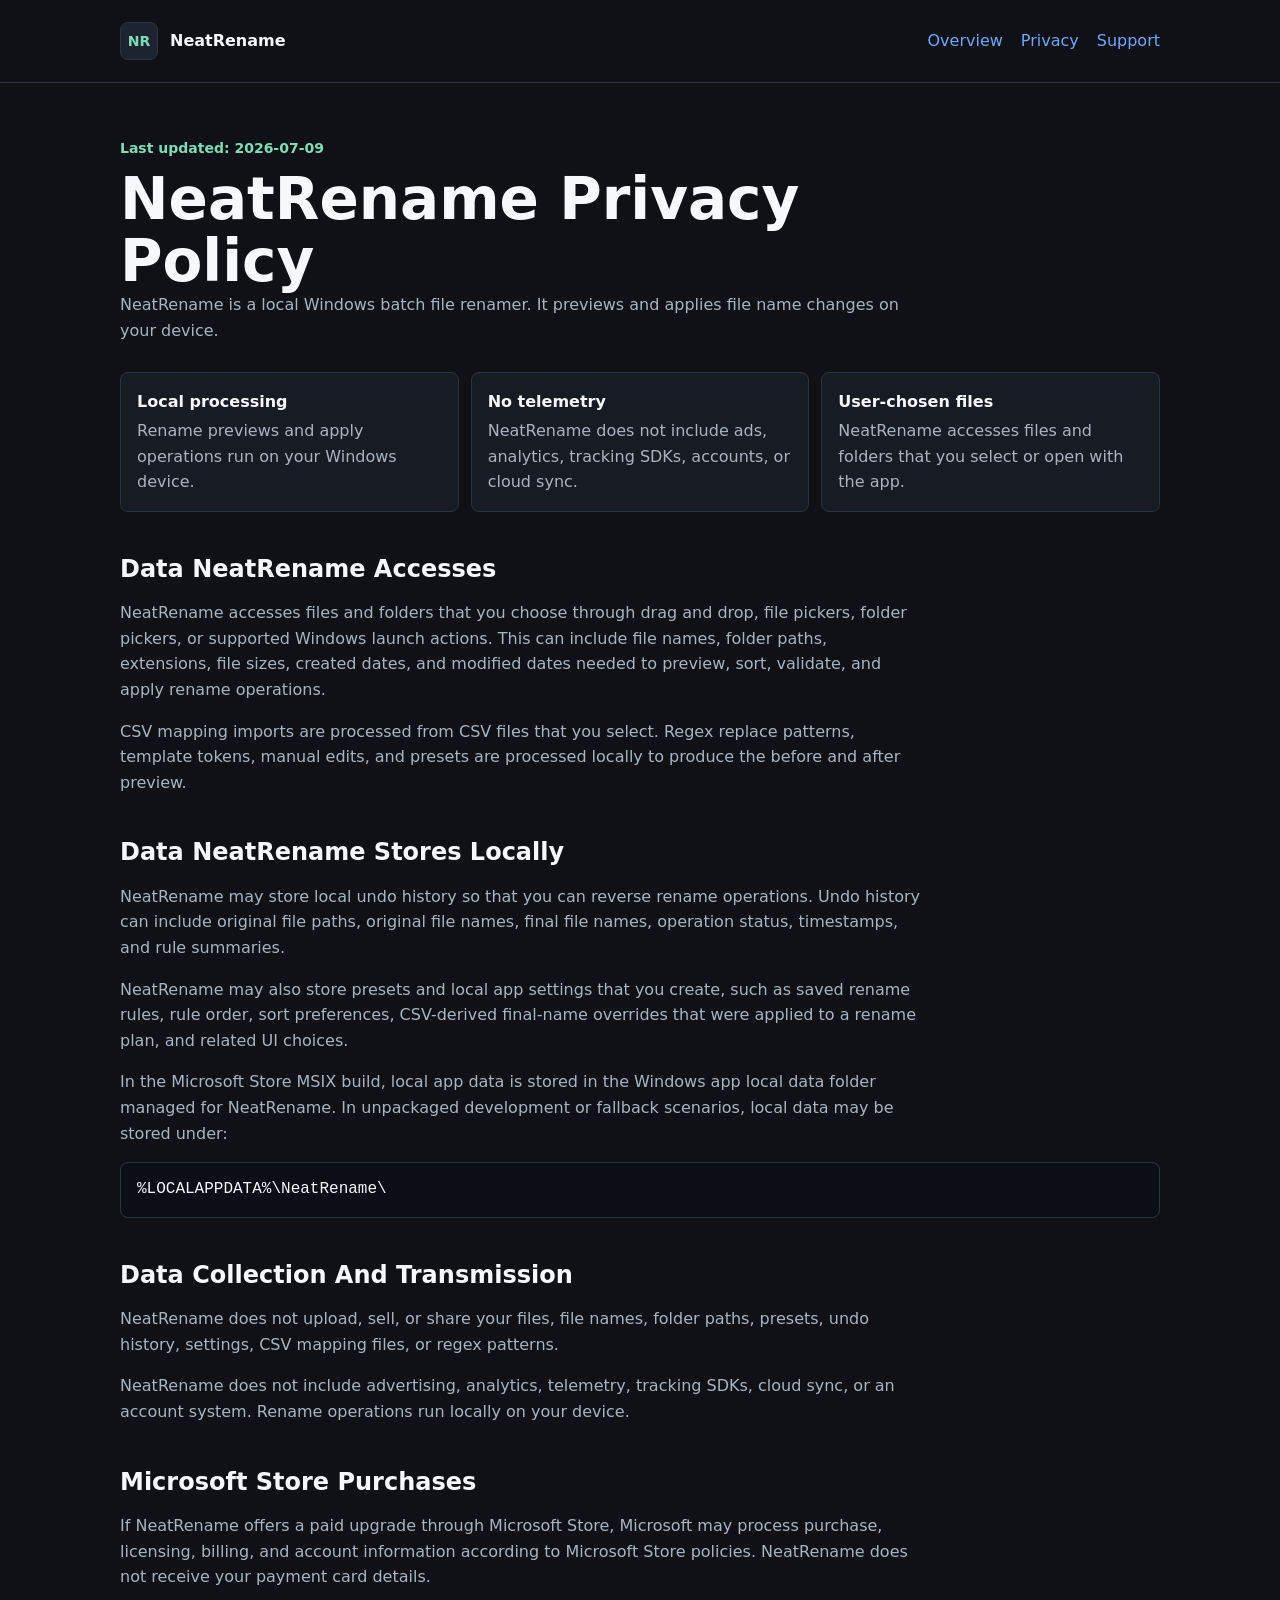
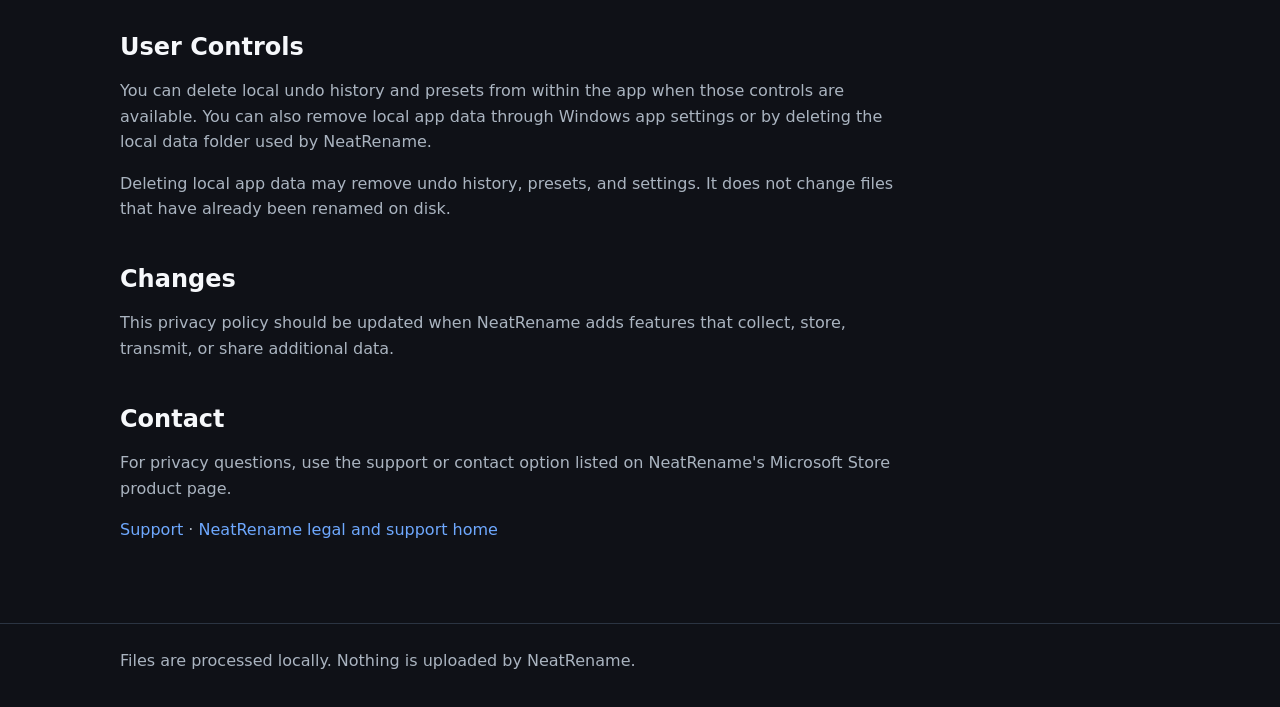
==== privacy.html @ ce516b66 "Publish NeatRename legal and support pages" ====
<!doctype html>
<html lang="en">
<head>
  <meta charset="utf-8">
  <meta name="viewport" content="width=device-width, initial-scale=1">
  <title>NeatRename Privacy Policy</title>
  <meta name="description" content="Privacy policy for NeatRename, a local Windows batch file renamer.">
  <link rel="stylesheet" href="styles.css">
</head>
<body>
  <header>
    <div class="shell nav">
      <a class="brand" href="index.html" aria-label="NeatRename legal home">
        <span class="brand-mark">NR</span>
        <span>NeatRename</span>
      </a>
      <nav class="nav-links" aria-label="Primary navigation">
        <a href="index.html">Overview</a>
        <a href="privacy.html">Privacy</a>
        <a href="support.html">Support</a>
      </nav>
    </div>
  </header>

  <main class="shell">
    <p class="eyebrow">Last updated: 2026-07-09</p>
    <h1>NeatRename Privacy Policy</h1>
    <p>
      NeatRename is a local Windows batch file renamer. It previews and applies file name
      changes on your device.
    </p>

    <section class="summary" aria-label="Privacy summary">
      <div class="summary-item">
        <strong>Local processing</strong>
        <span>Rename previews and apply operations run on your Windows device.</span>
      </div>
      <div class="summary-item">
        <strong>No telemetry</strong>
        <span>NeatRename does not include ads, analytics, tracking SDKs, accounts, or cloud sync.</span>
      </div>
      <div class="summary-item">
        <strong>User-chosen files</strong>
        <span>NeatRename accesses files and folders that you select or open with the app.</span>
      </div>
    </section>

    <h2>Data NeatRename Accesses</h2>
    <p>
      NeatRename accesses files and folders that you choose through drag and drop, file pickers,
      folder pickers, or supported Windows launch actions. This can include file names, folder
      paths, extensions, file sizes, created dates, and modified dates needed to preview, sort,
      validate, and apply rename operations.
    </p>
    <p>
      CSV mapping imports are processed from CSV files that you select. Regex replace patterns,
      template tokens, manual edits, and presets are processed locally to produce the before and
      after preview.
    </p>

    <h2>Data NeatRename Stores Locally</h2>
    <p>
      NeatRename may store local undo history so that you can reverse rename operations. Undo
      history can include original file paths, original file names, final file names, operation
      status, timestamps, and rule summaries.
    </p>
    <p>
      NeatRename may also store presets and local app settings that you create, such as saved
      rename rules, rule order, sort preferences, CSV-derived final-name overrides that were
      applied to a rename plan, and related UI choices.
    </p>
    <p>
      In the Microsoft Store MSIX build, local app data is stored in the Windows app local data
      folder managed for NeatRename. In unpackaged development or fallback scenarios, local data
      may be stored under:
    </p>
    <pre>%LOCALAPPDATA%\NeatRename\</pre>

    <h2>Data Collection And Transmission</h2>
    <p>
      NeatRename does not upload, sell, or share your files, file names, folder paths, presets,
      undo history, settings, CSV mapping files, or regex patterns.
    </p>
    <p>
      NeatRename does not include advertising, analytics, telemetry, tracking SDKs, cloud sync,
      or an account system. Rename operations run locally on your device.
    </p>

    <h2>Microsoft Store Purchases</h2>
    <p>
      If NeatRename offers a paid upgrade through Microsoft Store, Microsoft may process purchase,
      licensing, billing, and account information according to Microsoft Store policies. NeatRename
      does not receive your payment card details.
    </p>

    <h2>User Controls</h2>
    <p>
      You can delete local undo history and presets from within the app when those controls are
      available. You can also remove local app data through Windows app settings or by deleting the
      local data folder used by NeatRename.
    </p>
    <p>
      Deleting local app data may remove undo history, presets, and settings. It does not change
      files that have already been renamed on disk.
    </p>

    <h2>Changes</h2>
    <p>
      This privacy policy should be updated when NeatRename adds features that collect, store,
      transmit, or share additional data.
    </p>

    <h2>Contact</h2>
    <p>
      For privacy questions, use the support or contact option listed on NeatRename's Microsoft
      Store product page.
    </p>
    <p>
      <a href="support.html">Support</a> · <a href="index.html">NeatRename legal and support home</a>
    </p>
  </main>

  <footer>
    <div class="shell">
      Files are processed locally. Nothing is uploaded by NeatRename.
    </div>
  </footer>
</body>
</html>
---- styles.css ----
:root {
  color-scheme: dark;
  --bg: #0f1117;
  --panel: #171b24;
  --panel-alt: #1d2330;
  --border: #2b3442;
  --text: #f6f8fb;
  --muted: #aab4c0;
  --accent: #6ea8fe;
  --success: #7eddb7;
}

* {
  box-sizing: border-box;
}

body {
  margin: 0;
  background: var(--bg);
  color: var(--text);
  font-family: "Segoe UI", system-ui, -apple-system, BlinkMacSystemFont, sans-serif;
  line-height: 1.6;
}

a {
  color: var(--accent);
  text-decoration: none;
}

a:hover {
  text-decoration: underline;
}

.shell {
  width: min(1040px, calc(100% - 40px));
  margin: 0 auto;
}

header {
  border-bottom: 1px solid var(--border);
}

.nav {
  display: flex;
  align-items: center;
  justify-content: space-between;
  gap: 20px;
  padding: 22px 0;
}

.brand {
  display: inline-flex;
  align-items: center;
  gap: 12px;
  color: var(--text);
  font-weight: 700;
}

.brand-mark {
  display: grid;
  width: 38px;
  height: 38px;
  place-items: center;
  border: 1px solid var(--border);
  border-radius: 8px;
  background: var(--panel-alt);
  color: var(--success);
  font-size: 14px;
  letter-spacing: 0;
}

.nav-links {
  display: flex;
  gap: 18px;
  flex-wrap: wrap;
}

main {
  padding: 54px 0 64px;
}

.eyebrow {
  color: var(--success);
  font-size: 14px;
  font-weight: 650;
  margin: 0 0 10px;
}

h1 {
  max-width: 780px;
  margin: 0;
  font-size: clamp(34px, 5vw, 58px);
  line-height: 1.06;
  letter-spacing: 0;
}

h2 {
  margin: 38px 0 12px;
  font-size: 24px;
  letter-spacing: 0;
}

h3 {
  margin: 26px 0 8px;
  font-size: 18px;
}

p {
  max-width: 800px;
  margin: 0 0 16px;
  color: var(--muted);
}

ul {
  margin: 8px 0 20px;
  padding-left: 24px;
  color: var(--muted);
}

code,
pre {
  font-family: "Cascadia Mono", "Consolas", monospace;
}

pre {
  overflow-x: auto;
  margin: 14px 0 22px;
  padding: 14px 16px;
  border: 1px solid var(--border);
  border-radius: 8px;
  background: #0b0e14;
  color: var(--text);
}

.actions {
  display: flex;
  gap: 12px;
  flex-wrap: wrap;
  margin-top: 28px;
}

.button {
  display: inline-flex;
  min-height: 42px;
  align-items: center;
  justify-content: center;
  border: 1px solid var(--border);
  border-radius: 8px;
  padding: 9px 14px;
  background: var(--panel-alt);
  color: var(--text);
  font-weight: 650;
}

.button.primary {
  border-color: #2f73d8;
  background: #0f6cbd;
}

.grid {
  display: grid;
  grid-template-columns: repeat(3, minmax(0, 1fr));
  gap: 16px;
  margin-top: 42px;
}

.card {
  min-height: 180px;
  border: 1px solid var(--border);
  border-radius: 8px;
  background: var(--panel);
  padding: 20px;
}

.card p {
  margin-bottom: 18px;
}

.summary {
  display: grid;
  grid-template-columns: repeat(3, minmax(0, 1fr));
  gap: 12px;
  margin: 28px 0 38px;
}

.summary-item {
  border: 1px solid var(--border);
  border-radius: 8px;
  background: var(--panel);
  padding: 16px;
}

.summary-item strong {
  display: block;
  margin-bottom: 4px;
}

.summary-item span {
  color: var(--muted);
}

footer {
  border-top: 1px solid var(--border);
  padding: 24px 0 34px;
  color: var(--muted);
}

@media (max-width: 760px) {
  .nav {
    align-items: flex-start;
    flex-direction: column;
  }

  .grid,
  .summary {
    grid-template-columns: 1fr;
  }

  main {
    padding-top: 38px;
  }
}
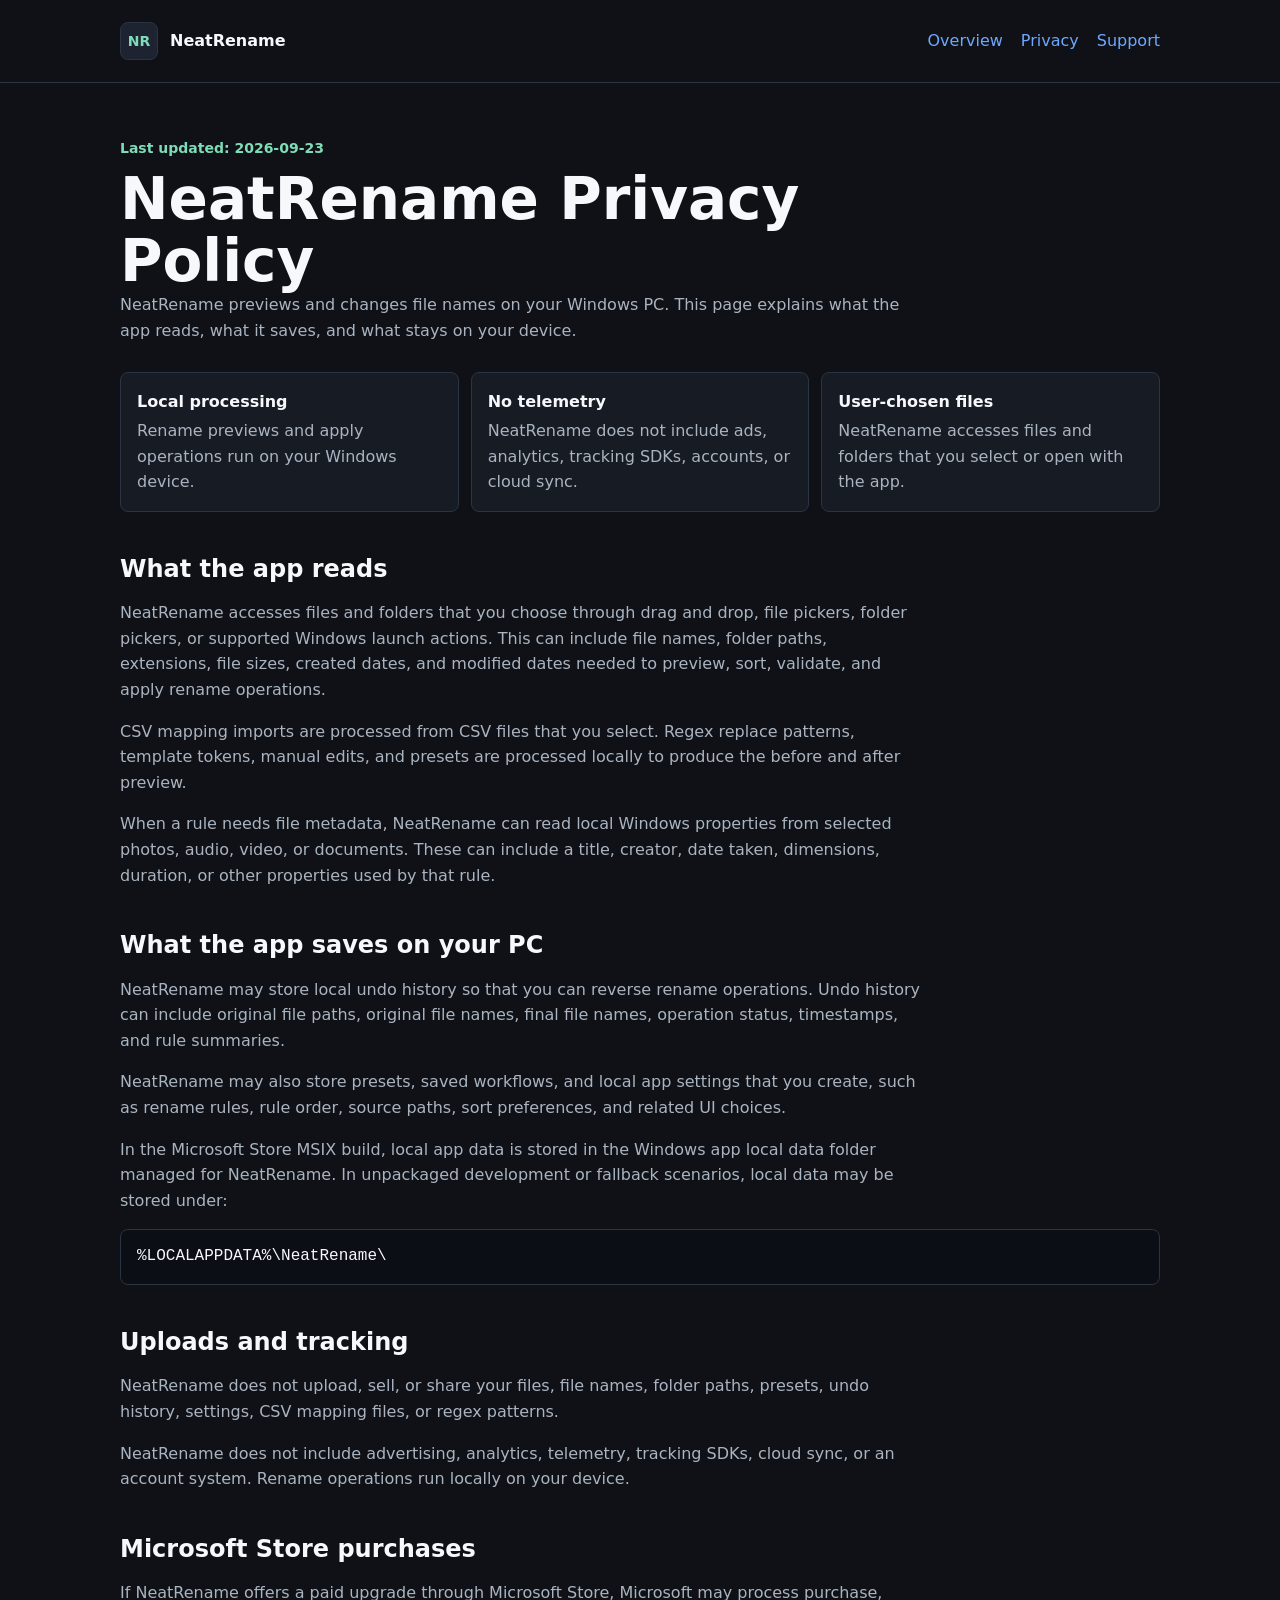
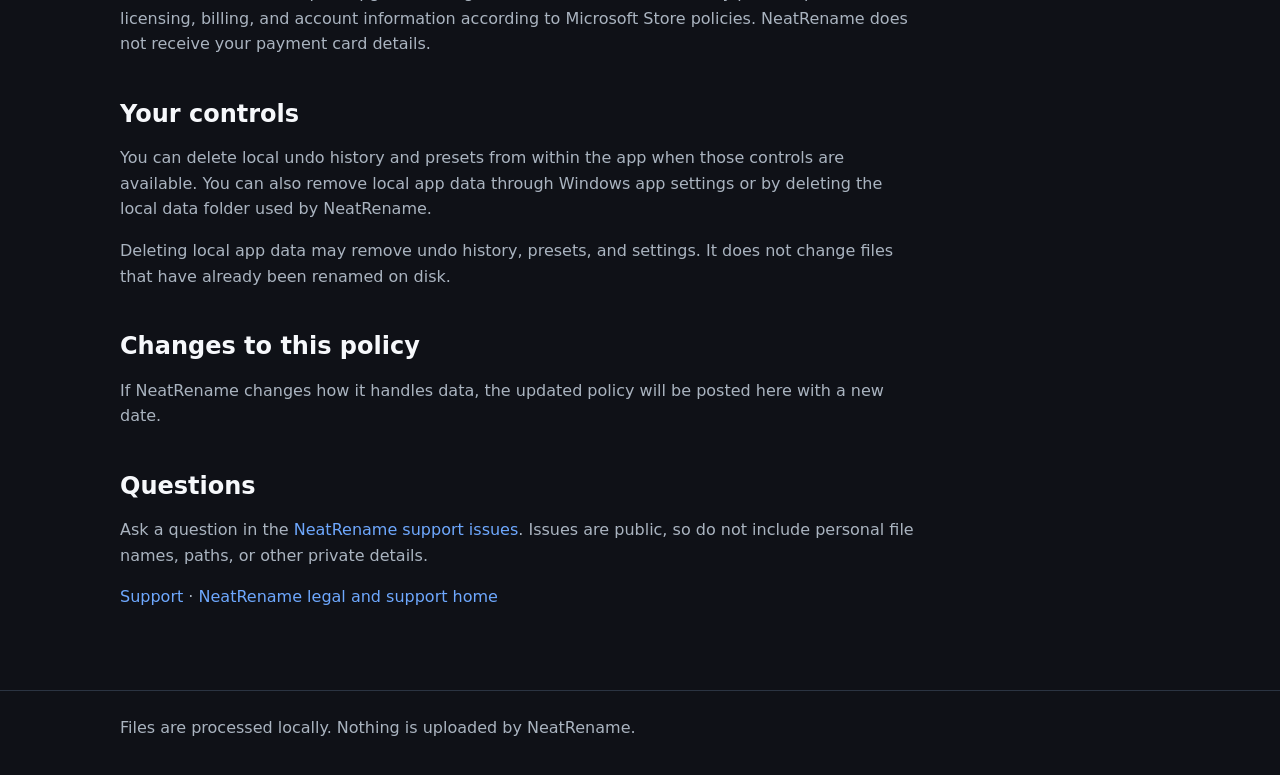
==== commit dc427011: "Make public help pages clearer and actionable" ====
--- a/privacy.html
+++ b/privacy.html
@@ -23,11 +23,11 @@
   </header>
 
   <main class="shell">
-    <p class="eyebrow">Last updated: 2026-07-09</p>
+    <p class="eyebrow">Last updated: 2026-09-23</p>
     <h1>NeatRename Privacy Policy</h1>
     <p>
-      NeatRename is a local Windows batch file renamer. It previews and applies file name
-      changes on your device.
+      NeatRename previews and changes file names on your Windows PC. This page explains what
+      the app reads, what it saves, and what stays on your device.
     </p>
 
     <section class="summary" aria-label="Privacy summary">
@@ -45,7 +45,7 @@
       </div>
     </section>
 
-    <h2>Data NeatRename Accesses</h2>
+    <h2>What the app reads</h2>
     <p>
       NeatRename accesses files and folders that you choose through drag and drop, file pickers,
       folder pickers, or supported Windows launch actions. This can include file names, folder
@@ -57,17 +57,21 @@
       template tokens, manual edits, and presets are processed locally to produce the before and
       after preview.
     </p>
+    <p>
+      When a rule needs file metadata, NeatRename can read local Windows properties from selected
+      photos, audio, video, or documents. These can include a title, creator, date taken,
+      dimensions, duration, or other properties used by that rule.
+    </p>
 
-    <h2>Data NeatRename Stores Locally</h2>
+    <h2>What the app saves on your PC</h2>
     <p>
       NeatRename may store local undo history so that you can reverse rename operations. Undo
       history can include original file paths, original file names, final file names, operation
       status, timestamps, and rule summaries.
     </p>
     <p>
-      NeatRename may also store presets and local app settings that you create, such as saved
-      rename rules, rule order, sort preferences, CSV-derived final-name overrides that were
-      applied to a rename plan, and related UI choices.
+      NeatRename may also store presets, saved workflows, and local app settings that you create,
+      such as rename rules, rule order, source paths, sort preferences, and related UI choices.
     </p>
     <p>
       In the Microsoft Store MSIX build, local app data is stored in the Windows app local data
@@ -76,7 +80,7 @@
     </p>
     <pre>%LOCALAPPDATA%\NeatRename\</pre>
 
-    <h2>Data Collection And Transmission</h2>
+    <h2>Uploads and tracking</h2>
     <p>
       NeatRename does not upload, sell, or share your files, file names, folder paths, presets,
       undo history, settings, CSV mapping files, or regex patterns.
@@ -86,14 +90,14 @@
       or an account system. Rename operations run locally on your device.
     </p>
 
-    <h2>Microsoft Store Purchases</h2>
+    <h2>Microsoft Store purchases</h2>
     <p>
       If NeatRename offers a paid upgrade through Microsoft Store, Microsoft may process purchase,
       licensing, billing, and account information according to Microsoft Store policies. NeatRename
       does not receive your payment card details.
     </p>
 
-    <h2>User Controls</h2>
+    <h2>Your controls</h2>
     <p>
       You can delete local undo history and presets from within the app when those controls are
       available. You can also remove local app data through Windows app settings or by deleting the
@@ -104,16 +108,15 @@
       files that have already been renamed on disk.
     </p>
 
-    <h2>Changes</h2>
+    <h2>Changes to this policy</h2>
     <p>
-      This privacy policy should be updated when NeatRename adds features that collect, store,
-      transmit, or share additional data.
+      If NeatRename changes how it handles data, the updated policy will be posted here with a new date.
     </p>
 
-    <h2>Contact</h2>
+    <h2>Questions</h2>
     <p>
-      For privacy questions, use the support or contact option listed on NeatRename's Microsoft
-      Store product page.
+      Ask a question in the <a href="https://github.com/teemoZipsa/neatrename-legal/issues/new/choose">NeatRename support issues</a>.
+      Issues are public, so do not include personal file names, paths, or other private details.
     </p>
     <p>
       <a href="support.html">Support</a> · <a href="index.html">NeatRename legal and support home</a>
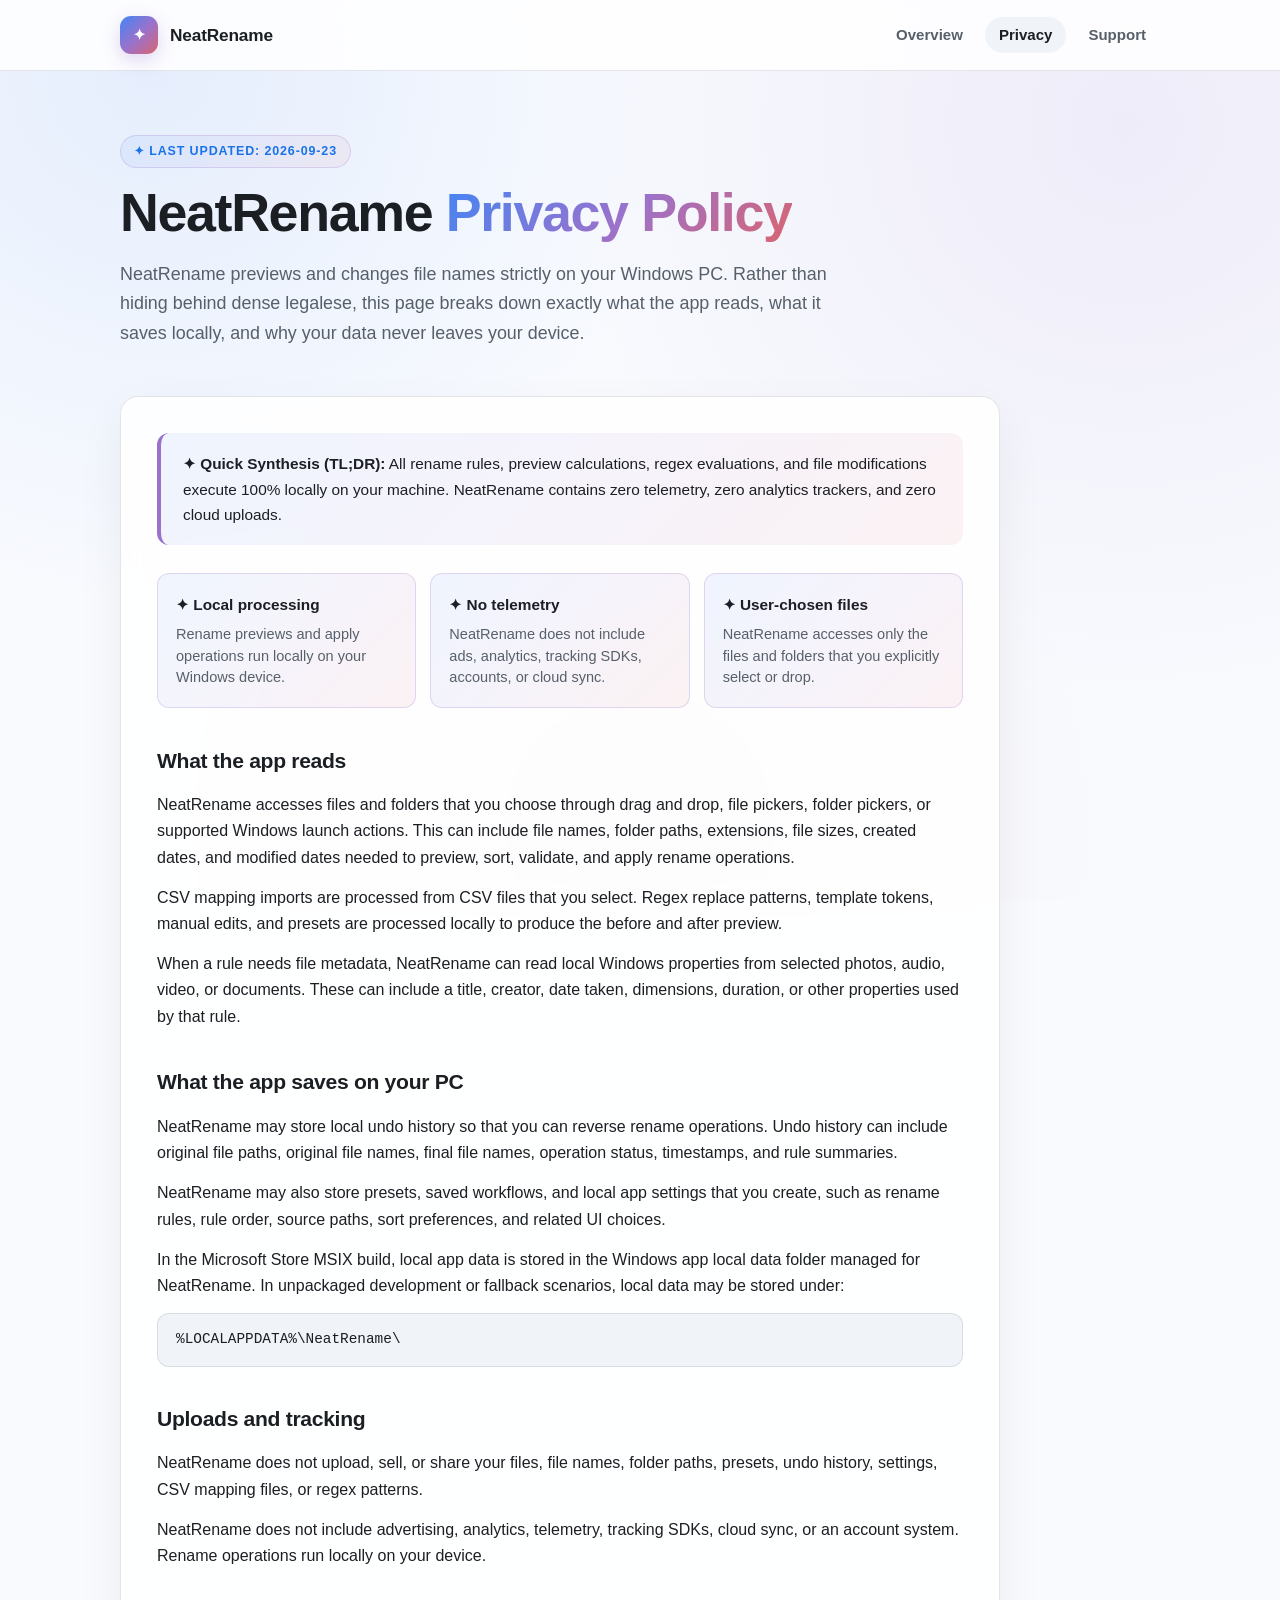
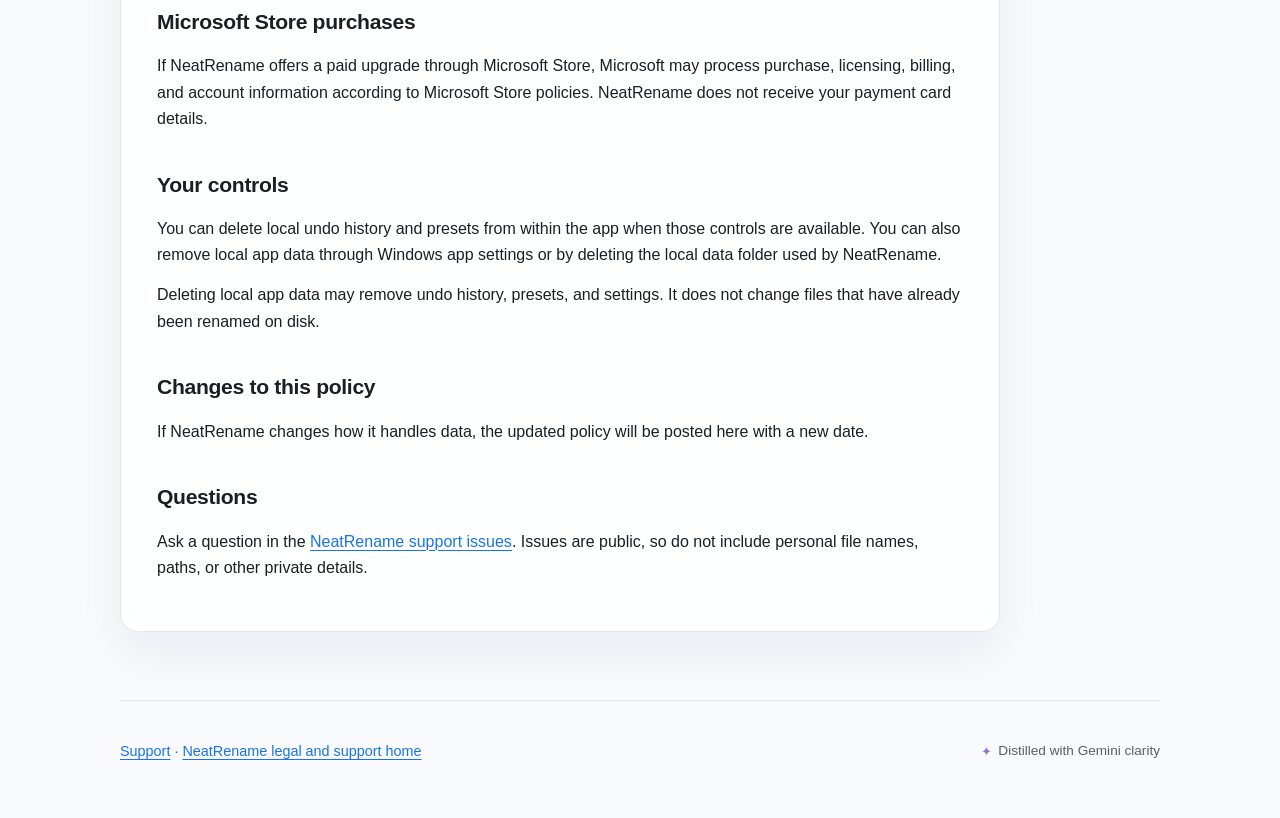
==== commit d6aeb626: "Redesign legal and support pages with Gemini design language" ====
--- a/privacy.html
+++ b/privacy.html
@@ -8,125 +8,132 @@
   <link rel="stylesheet" href="styles.css">
 </head>
 <body>
-  <header>
-    <div class="shell nav">
-      <a class="brand" href="index.html" aria-label="NeatRename legal home">
-        <span class="brand-mark">NR</span>
-        <span>NeatRename</span>
-      </a>
-      <nav class="nav-links" aria-label="Primary navigation">
-        <a href="index.html">Overview</a>
-        <a href="privacy.html">Privacy</a>
-        <a href="support.html">Support</a>
-      </nav>
-    </div>
-  </header>
+  <div class="site-shell">
+    <header class="topbar">
+      <div class="topbar-inner">
+        <a class="brand" href="index.html" aria-label="NeatRename legal home">
+          <span class="brand-mark" aria-hidden="true">✦</span>
+          <span>NeatRename</span>
+        </a>
+        <nav class="nav" aria-label="Main navigation">
+          <a href="index.html">Overview</a>
+          <a href="privacy.html" aria-current="page">Privacy</a>
+          <a href="support.html">Support</a>
+        </nav>
+      </div>
+    </header>
 
-  <main class="shell">
-    <p class="eyebrow">Last updated: 2026-09-23</p>
-    <h1>NeatRename Privacy Policy</h1>
-    <p>
-      NeatRename previews and changes file names on your Windows PC. This page explains what
-      the app reads, what it saves, and what stays on your device.
-    </p>
+    <main>
+      <section class="hero">
+        <p class="eyebrow">✦ Last updated: 2026-09-23</p>
+        <h1>NeatRename <span class="gradient-text">Privacy Policy</span></h1>
+        <p class="lede">
+          NeatRename previews and changes file names strictly on your Windows PC. Rather than hiding behind dense legalese, this page breaks down exactly what the app reads, what it saves locally, and why your data never leaves your device.
+        </p>
+      </section>
 
-    <section class="summary" aria-label="Privacy summary">
-      <div class="summary-item">
-        <strong>Local processing</strong>
-        <span>Rename previews and apply operations run on your Windows device.</span>
-      </div>
-      <div class="summary-item">
-        <strong>No telemetry</strong>
-        <span>NeatRename does not include ads, analytics, tracking SDKs, accounts, or cloud sync.</span>
-      </div>
-      <div class="summary-item">
-        <strong>User-chosen files</strong>
-        <span>NeatRename accesses files and folders that you select or open with the app.</span>
-      </div>
-    </section>
+      <section class="content">
+        <article class="document">
+          <div class="gemini-Synthesis">
+            <strong>✦ Quick Synthesis (TL;DR):</strong> All rename rules, preview calculations, regex evaluations, and file modifications execute 100% locally on your machine. NeatRename contains zero telemetry, zero analytics trackers, and zero cloud uploads.
+          </div>
 
-    <h2>What the app reads</h2>
-    <p>
-      NeatRename accesses files and folders that you choose through drag and drop, file pickers,
-      folder pickers, or supported Windows launch actions. This can include file names, folder
-      paths, extensions, file sizes, created dates, and modified dates needed to preview, sort,
-      validate, and apply rename operations.
-    </p>
-    <p>
-      CSV mapping imports are processed from CSV files that you select. Regex replace patterns,
-      template tokens, manual edits, and presets are processed locally to produce the before and
-      after preview.
-    </p>
-    <p>
-      When a rule needs file metadata, NeatRename can read local Windows properties from selected
-      photos, audio, video, or documents. These can include a title, creator, date taken,
-      dimensions, duration, or other properties used by that rule.
-    </p>
+          <div class="summary-list" aria-label="Privacy summary">
+            <div class="summary-item">
+              <strong>✦ Local processing</strong>
+              <span>Rename previews and apply operations run locally on your Windows device.</span>
+            </div>
+            <div class="summary-item">
+              <strong>✦ No telemetry</strong>
+              <span>NeatRename does not include ads, analytics, tracking SDKs, accounts, or cloud sync.</span>
+            </div>
+            <div class="summary-item">
+              <strong>✦ User-chosen files</strong>
+              <span>NeatRename accesses only the files and folders that you explicitly select or drop.</span>
+            </div>
+          </div>
 
-    <h2>What the app saves on your PC</h2>
-    <p>
-      NeatRename may store local undo history so that you can reverse rename operations. Undo
-      history can include original file paths, original file names, final file names, operation
-      status, timestamps, and rule summaries.
-    </p>
-    <p>
-      NeatRename may also store presets, saved workflows, and local app settings that you create,
-      such as rename rules, rule order, source paths, sort preferences, and related UI choices.
-    </p>
-    <p>
-      In the Microsoft Store MSIX build, local app data is stored in the Windows app local data
-      folder managed for NeatRename. In unpackaged development or fallback scenarios, local data
-      may be stored under:
-    </p>
-    <pre>%LOCALAPPDATA%\NeatRename\</pre>
+          <h2>What the app reads</h2>
+          <p>
+            NeatRename accesses files and folders that you choose through drag and drop, file pickers,
+            folder pickers, or supported Windows launch actions. This can include file names, folder
+            paths, extensions, file sizes, created dates, and modified dates needed to preview, sort,
+            validate, and apply rename operations.
+          </p>
+          <p>
+            CSV mapping imports are processed from CSV files that you select. Regex replace patterns,
+            template tokens, manual edits, and presets are processed locally to produce the before and
+            after preview.
+          </p>
+          <p>
+            When a rule needs file metadata, NeatRename can read local Windows properties from selected
+            photos, audio, video, or documents. These can include a title, creator, date taken,
+            dimensions, duration, or other properties used by that rule.
+          </p>
 
-    <h2>Uploads and tracking</h2>
-    <p>
-      NeatRename does not upload, sell, or share your files, file names, folder paths, presets,
-      undo history, settings, CSV mapping files, or regex patterns.
-    </p>
-    <p>
-      NeatRename does not include advertising, analytics, telemetry, tracking SDKs, cloud sync,
-      or an account system. Rename operations run locally on your device.
-    </p>
+          <h2>What the app saves on your PC</h2>
+          <p>
+            NeatRename may store local undo history so that you can reverse rename operations. Undo
+            history can include original file paths, original file names, final file names, operation
+            status, timestamps, and rule summaries.
+          </p>
+          <p>
+            NeatRename may also store presets, saved workflows, and local app settings that you create,
+            such as rename rules, rule order, source paths, sort preferences, and related UI choices.
+          </p>
+          <p>
+            In the Microsoft Store MSIX build, local app data is stored in the Windows app local data
+            folder managed for NeatRename. In unpackaged development or fallback scenarios, local data
+            may be stored under:
+          </p>
+          <pre><code>%LOCALAPPDATA%\NeatRename\</code></pre>
 
-    <h2>Microsoft Store purchases</h2>
-    <p>
-      If NeatRename offers a paid upgrade through Microsoft Store, Microsoft may process purchase,
-      licensing, billing, and account information according to Microsoft Store policies. NeatRename
-      does not receive your payment card details.
-    </p>
+          <h2>Uploads and tracking</h2>
+          <p>
+            NeatRename does not upload, sell, or share your files, file names, folder paths, presets,
+            undo history, settings, CSV mapping files, or regex patterns.
+          </p>
+          <p>
+            NeatRename does not include advertising, analytics, telemetry, tracking SDKs, cloud sync,
+            or an account system. Rename operations run locally on your device.
+          </p>
 
-    <h2>Your controls</h2>
-    <p>
-      You can delete local undo history and presets from within the app when those controls are
-      available. You can also remove local app data through Windows app settings or by deleting the
-      local data folder used by NeatRename.
-    </p>
-    <p>
-      Deleting local app data may remove undo history, presets, and settings. It does not change
-      files that have already been renamed on disk.
-    </p>
+          <h2>Microsoft Store purchases</h2>
+          <p>
+            If NeatRename offers a paid upgrade through Microsoft Store, Microsoft may process purchase,
+            licensing, billing, and account information according to Microsoft Store policies. NeatRename
+            does not receive your payment card details.
+          </p>
 
-    <h2>Changes to this policy</h2>
-    <p>
-      If NeatRename changes how it handles data, the updated policy will be posted here with a new date.
-    </p>
+          <h2>Your controls</h2>
+          <p>
+            You can delete local undo history and presets from within the app when those controls are
+            available. You can also remove local app data through Windows app settings or by deleting the
+            local data folder used by NeatRename.
+          </p>
+          <p>
+            Deleting local app data may remove undo history, presets, and settings. It does not change
+            files that have already been renamed on disk.
+          </p>
 
-    <h2>Questions</h2>
-    <p>
-      Ask a question in the <a href="https://github.com/teemoZipsa/neatrename-legal/issues/new/choose">NeatRename support issues</a>.
-      Issues are public, so do not include personal file names, paths, or other private details.
-    </p>
-    <p>
-      <a href="support.html">Support</a> · <a href="index.html">NeatRename legal and support home</a>
-    </p>
-  </main>
+          <h2>Changes to this policy</h2>
+          <p>
+            If NeatRename changes how it handles data, the updated policy will be posted here with a new date.
+          </p>
 
-  <footer>
-    <div class="shell">
-      Files are processed locally. Nothing is uploaded by NeatRename.
-    </div>
-  </footer>
+          <h2>Questions</h2>
+          <p>
+            Ask a question in the <a href="https://github.com/teemoZipsa/neatrename-legal/issues/new/choose">NeatRename support issues</a>.
+            Issues are public, so do not include personal file names, paths, or other private details.
+          </p>
+        </article>
+      </section>
+    </main>
+
+    <footer class="footer">
+      <p><a href="support.html">Support</a> · <a href="index.html">NeatRename legal and support home</a></p>
+      <span class="footer-badge"><span class="brand-spark">✦</span> Distilled with Gemini clarity</span>
+    </footer>
+  </div>
 </body>
 </html>
--- a/styles.css
+++ b/styles.css
@@ -1,13 +1,22 @@
 :root {
-  color-scheme: dark;
-  --bg: #0f1117;
-  --panel: #171b24;
-  --panel-alt: #1d2330;
-  --border: #2b3442;
-  --text: #f6f8fb;
-  --muted: #aab4c0;
-  --accent: #6ea8fe;
-  --success: #7eddb7;
+  color-scheme: light dark;
+  --bg: #f8fafe;
+  --surface: rgba(255, 255, 255, 0.86);
+  --surface-solid: #ffffff;
+  --surface-muted: #f0f4f9;
+  --text: #1b1f24;
+  --muted: #57606a;
+  --border: rgba(27, 31, 36, 0.11);
+  --accent: #4285f4;
+  --accent-strong: #1a73e8;
+  --gemini-purple: #9b72cb;
+  --gemini-coral: #d96570;
+  --gemini-gradient: linear-gradient(135deg, #4285f4 0%, #9b72cb 52%, #d96570 100%);
+  --gemini-soft-bg: linear-gradient(135deg, rgba(66, 133, 244, 0.08) 0%, rgba(155, 114, 203, 0.08) 52%, rgba(217, 101, 112, 0.08) 100%);
+  --shadow: 0 20px 48px rgba(15, 23, 42, 0.06);
+  --radius-lg: 18px;
+  --radius-md: 12px;
+  --radius-pill: 999px;
 }
 
 * {
@@ -16,36 +25,63 @@
 
 body {
   margin: 0;
-  background: var(--bg);
-  color: var(--text);
-  font-family: "Segoe UI", system-ui, -apple-system, BlinkMacSystemFont, sans-serif;
-  line-height: 1.6;
+  background-color: var(--bg);
+  background-image:
+    radial-gradient(circle at 12% 8%, rgba(66, 133, 244, 0.10), transparent 38%),
+    radial-gradient(circle at 88% 14%, rgba(155, 114, 203, 0.10), transparent 42%),
+    radial-gradient(circle at 50% 92%, rgba(217, 101, 112, 0.07), transparent 45%);
+  background-attachment: fixed;
+  color: var(--text);
+  font-family: "Google Sans", -apple-system, BlinkMacSystemFont, "Segoe UI", Roboto, sans-serif;
+  line-height: 1.65;
+  -webkit-font-smoothing: antialiased;
 }
 
 a {
-  color: var(--accent);
-  text-decoration: none;
+  color: var(--accent-strong);
+  text-decoration-thickness: 1px;
+  text-underline-offset: 3px;
+  transition: color 0.18s ease, opacity 0.18s ease;
 }
 
 a:hover {
-  text-decoration: underline;
-}
-
-.shell {
+  color: var(--gemini-purple);
+}
+
+.site-shell {
+  min-height: 100vh;
+  display: flex;
+  flex-direction: column;
+}
+
+main {
+  flex: 1;
+}
+
+.topbar {
+  position: sticky;
+  top: 0;
+  z-index: 20;
+  border-bottom: 1px solid var(--border);
+  background: var(--surface);
+  backdrop-filter: blur(16px);
+  -webkit-backdrop-filter: blur(16px);
+}
+
+.topbar-inner,
+.hero,
+.content,
+.footer {
   width: min(1040px, calc(100% - 40px));
   margin: 0 auto;
 }
 
-header {
-  border-bottom: 1px solid var(--border);
-}
-
-.nav {
+.topbar-inner {
   display: flex;
   align-items: center;
   justify-content: space-between;
-  gap: 20px;
-  padding: 22px 0;
+  gap: 18px;
+  min-height: 70px;
 }
 
 .brand {
@@ -54,6 +90,9 @@
   gap: 12px;
   color: var(--text);
   font-weight: 700;
+  font-size: 1.08rem;
+  text-decoration: none;
+  letter-spacing: -0.01em;
 }
 
 .brand-mark {
@@ -61,162 +100,347 @@
   width: 38px;
   height: 38px;
   place-items: center;
-  border: 1px solid var(--border);
-  border-radius: 8px;
-  background: var(--panel-alt);
-  color: var(--success);
-  font-size: 14px;
-  letter-spacing: 0;
-}
-
-.nav-links {
-  display: flex;
-  gap: 18px;
+  border-radius: 11px;
+  background: var(--gemini-gradient);
+  color: #ffffff;
+  font-size: 0.92rem;
+  font-weight: 800;
+  letter-spacing: -0.02em;
+  box-shadow: 0 6px 18px rgba(155, 114, 203, 0.28);
+}
+
+.brand-spark {
+  background: var(--gemini-gradient);
+  -webkit-background-clip: text;
+  -webkit-text-fill-color: transparent;
+  font-size: 0.95em;
+  margin-left: 2px;
+}
+
+.nav {
+  display: flex;
   flex-wrap: wrap;
-}
-
-main {
-  padding: 54px 0 64px;
+  justify-content: flex-end;
+  gap: 8px;
+}
+
+.nav a {
+  color: var(--muted);
+  font-size: 0.94rem;
+  font-weight: 550;
+  text-decoration: none;
+  padding: 6px 14px;
+  border-radius: var(--radius-pill);
+  transition: background 0.18s ease, color 0.18s ease;
+}
+
+.nav a[aria-current="page"],
+.nav a:hover {
+  color: var(--text);
+  background: var(--surface-muted);
+}
+
+.hero {
+  padding: 64px 0 32px;
 }
 
 .eyebrow {
-  color: var(--success);
-  font-size: 14px;
-  font-weight: 650;
-  margin: 0 0 10px;
+  display: inline-flex;
+  align-items: center;
+  gap: 6px;
+  margin: 0 0 14px;
+  padding: 5px 13px;
+  border-radius: var(--radius-pill);
+  background: var(--gemini-soft-bg);
+  border: 1px solid rgba(155, 114, 203, 0.24);
+  color: var(--accent-strong);
+  font-size: 0.78rem;
+  font-weight: 700;
+  letter-spacing: 0.07em;
+  text-transform: uppercase;
 }
 
 h1 {
-  max-width: 780px;
   margin: 0;
-  font-size: clamp(34px, 5vw, 58px);
-  line-height: 1.06;
-  letter-spacing: 0;
-}
-
-h2 {
-  margin: 38px 0 12px;
-  font-size: 24px;
-  letter-spacing: 0;
-}
-
-h3 {
-  margin: 26px 0 8px;
-  font-size: 18px;
-}
-
-p {
   max-width: 800px;
-  margin: 0 0 16px;
-  color: var(--muted);
-}
-
-ul {
-  margin: 8px 0 20px;
-  padding-left: 24px;
-  color: var(--muted);
-}
-
-code,
-pre {
-  font-family: "Cascadia Mono", "Consolas", monospace;
-}
-
-pre {
-  overflow-x: auto;
-  margin: 14px 0 22px;
-  padding: 14px 16px;
-  border: 1px solid var(--border);
-  border-radius: 8px;
-  background: #0b0e14;
-  color: var(--text);
+  font-size: clamp(2.15rem, 4.2vw, 3.45rem);
+  line-height: 1.12;
+  letter-spacing: -0.025em;
+}
+
+.gradient-text {
+  background: var(--gemini-gradient);
+  -webkit-background-clip: text;
+  -webkit-text-fill-color: transparent;
+}
+
+.lede {
+  max-width: 740px;
+  margin: 18px 0 0;
+  color: var(--muted);
+  font-size: 1.12rem;
 }
 
 .actions {
   display: flex;
+  flex-wrap: wrap;
   gap: 12px;
-  flex-wrap: wrap;
   margin-top: 28px;
 }
 
 .button {
   display: inline-flex;
-  min-height: 42px;
   align-items: center;
   justify-content: center;
+  gap: 8px;
+  min-height: 44px;
+  padding: 0 20px;
   border: 1px solid var(--border);
-  border-radius: 8px;
-  padding: 9px 14px;
-  background: var(--panel-alt);
-  color: var(--text);
-  font-weight: 650;
+  border-radius: var(--radius-pill);
+  background: var(--surface-solid);
+  color: var(--text);
+  font-weight: 600;
+  font-size: 0.95rem;
+  text-decoration: none;
+  box-shadow: 0 2px 8px rgba(15, 23, 42, 0.04);
+  transition: transform 0.16s ease, box-shadow 0.16s ease, border-color 0.16s ease;
+}
+
+.button:hover {
+  transform: translateY(-1px);
+  border-color: rgba(155, 114, 203, 0.45);
+  color: var(--text);
+  box-shadow: 0 8px 20px rgba(15, 23, 42, 0.08);
 }
 
 .button.primary {
-  border-color: #2f73d8;
-  background: #0f6cbd;
+  border: none;
+  background: var(--gemini-gradient);
+  color: #ffffff;
+  box-shadow: 0 8px 24px rgba(66, 133, 244, 0.25);
+}
+
+.button.primary:hover {
+  color: #ffffff;
+  box-shadow: 0 10px 28px rgba(155, 114, 203, 0.38);
+}
+
+.content {
+  padding: 16px 0 68px;
 }
 
 .grid {
   display: grid;
   grid-template-columns: repeat(3, minmax(0, 1fr));
-  gap: 16px;
-  margin-top: 42px;
+  gap: 18px;
+}
+
+.card,
+.document {
+  border: 1px solid var(--border);
+  border-radius: var(--radius-lg);
+  background: var(--surface);
+  backdrop-filter: blur(12px);
+  -webkit-backdrop-filter: blur(12px);
+  box-shadow: var(--shadow);
 }
 
 .card {
-  min-height: 180px;
-  border: 1px solid var(--border);
-  border-radius: 8px;
-  background: var(--panel);
-  padding: 20px;
+  padding: 24px;
+  display: flex;
+  flex-direction: column;
+  justify-content: space-between;
+  transition: transform 0.2s ease, border-color 0.2s ease;
+}
+
+.card:hover {
+  transform: translateY(-3px);
+  border-color: rgba(155, 114, 203, 0.4);
+}
+
+.card h2,
+.card h3 {
+  margin: 0 0 10px;
+  font-size: 1.12rem;
+  letter-spacing: -0.01em;
 }
 
 .card p {
-  margin-bottom: 18px;
-}
-
+  margin: 0;
+  color: var(--muted);
+  font-size: 0.96rem;
+}
+
+.card a {
+  display: inline-flex;
+  align-items: center;
+  gap: 4px;
+  margin-top: 16px;
+  font-weight: 650;
+  font-size: 0.94rem;
+  text-decoration: none;
+}
+
+.card a:hover {
+  text-decoration: underline;
+}
+
+.document {
+  max-width: 880px;
+  padding: 36px;
+}
+
+.document h2 {
+  margin: 2.2rem 0 0.75rem;
+  font-size: 1.32rem;
+  letter-spacing: -0.015em;
+  display: flex;
+  align-items: center;
+  gap: 8px;
+}
+
+.document h2:first-child {
+  margin-top: 0;
+}
+
+.document p {
+  margin: 0.85rem 0;
+}
+
+.document ul {
+  margin: 0.85rem 0 0;
+  padding-left: 1.35rem;
+}
+
+.document li + li {
+  margin-top: 0.45rem;
+}
+
+.summary-list,
 .summary {
   display: grid;
   grid-template-columns: repeat(3, minmax(0, 1fr));
+  gap: 14px;
+  margin: 8px 0 30px;
+}
+
+.summary-item {
+  border: 1px solid rgba(155, 114, 203, 0.24);
+  border-radius: var(--radius-md);
+  padding: 18px;
+  background: var(--gemini-soft-bg);
+}
+
+.summary-item strong {
+  display: flex;
+  align-items: center;
+  gap: 6px;
+  margin-bottom: 6px;
+  font-size: 0.96rem;
+}
+
+.summary-item span {
+  display: block;
+  color: var(--muted);
+  font-size: 0.91rem;
+  line-height: 1.5;
+}
+
+.gemini-Synthesis {
+  margin: 0 0 28px;
+  padding: 18px 22px;
+  border-radius: var(--radius-md);
+  background: var(--gemini-soft-bg);
+  border-left: 4px solid #9b72cb;
+  font-size: 0.96rem;
+}
+
+.gemini-Synthesis strong {
+  color: var(--text);
+}
+
+pre {
+  overflow-x: auto;
+  border: 1px solid var(--border);
+  border-radius: var(--radius-md);
+  padding: 14px 18px;
+  background: var(--surface-muted);
+}
+
+code {
+  font-family: "JetBrains Mono", "Cascadia Mono", Consolas, monospace;
+  font-size: 0.9em;
+}
+
+.footer {
+  padding: 24px 0 40px;
+  border-top: 1px solid var(--border);
+  color: var(--muted);
+  font-size: 0.9rem;
+  display: flex;
+  justify-content: space-between;
+  align-items: center;
+  flex-wrap: wrap;
   gap: 12px;
-  margin: 28px 0 38px;
-}
-
-.summary-item {
-  border: 1px solid var(--border);
-  border-radius: 8px;
-  background: var(--panel);
-  padding: 16px;
-}
-
-.summary-item strong {
-  display: block;
-  margin-bottom: 4px;
-}
-
-.summary-item span {
-  color: var(--muted);
-}
-
-footer {
-  border-top: 1px solid var(--border);
-  padding: 24px 0 34px;
+}
+
+.footer-badge {
+  display: inline-flex;
+  align-items: center;
+  gap: 6px;
+  font-size: 0.85rem;
   color: var(--muted);
 }
 
 @media (max-width: 760px) {
-  .nav {
+  .topbar-inner {
     align-items: flex-start;
     flex-direction: column;
+    padding: 14px 0;
+  }
+
+  .nav {
+    justify-content: flex-start;
+  }
+
+  .hero {
+    padding-top: 40px;
   }
 
   .grid,
+  .summary-list,
   .summary {
     grid-template-columns: 1fr;
   }
 
-  main {
-    padding-top: 38px;
-  }
-}
+  .document {
+    padding: 24px;
+  }
+}
+
+@media (prefers-color-scheme: dark) {
+  :root {
+    --bg: #0d1117;
+    --surface: rgba(22, 27, 34, 0.82);
+    --surface-solid: #161b22;
+    --surface-muted: #1f2631;
+    --text: #f0f6fc;
+    --muted: #9ca7b4;
+    --border: rgba(240, 246, 252, 0.12);
+    --accent: #8ab4f8;
+    --accent-strong: #a8c7fa;
+    --gemini-soft-bg: linear-gradient(135deg, rgba(66, 133, 244, 0.13) 0%, rgba(155, 114, 203, 0.13) 52%, rgba(217, 101, 112, 0.11) 100%);
+    --shadow: 0 20px 50px rgba(0, 0, 0, 0.35);
+  }
+
+  body {
+    background-image:
+      radial-gradient(circle at 14% 10%, rgba(66, 133, 244, 0.15), transparent 40%),
+      radial-gradient(circle at 86% 16%, rgba(155, 114, 203, 0.14), transparent 42%),
+      radial-gradient(circle at 50% 90%, rgba(217, 101, 112, 0.10), transparent 45%);
+  }
+
+  .button.primary {
+    color: #ffffff;
+  }
+}
